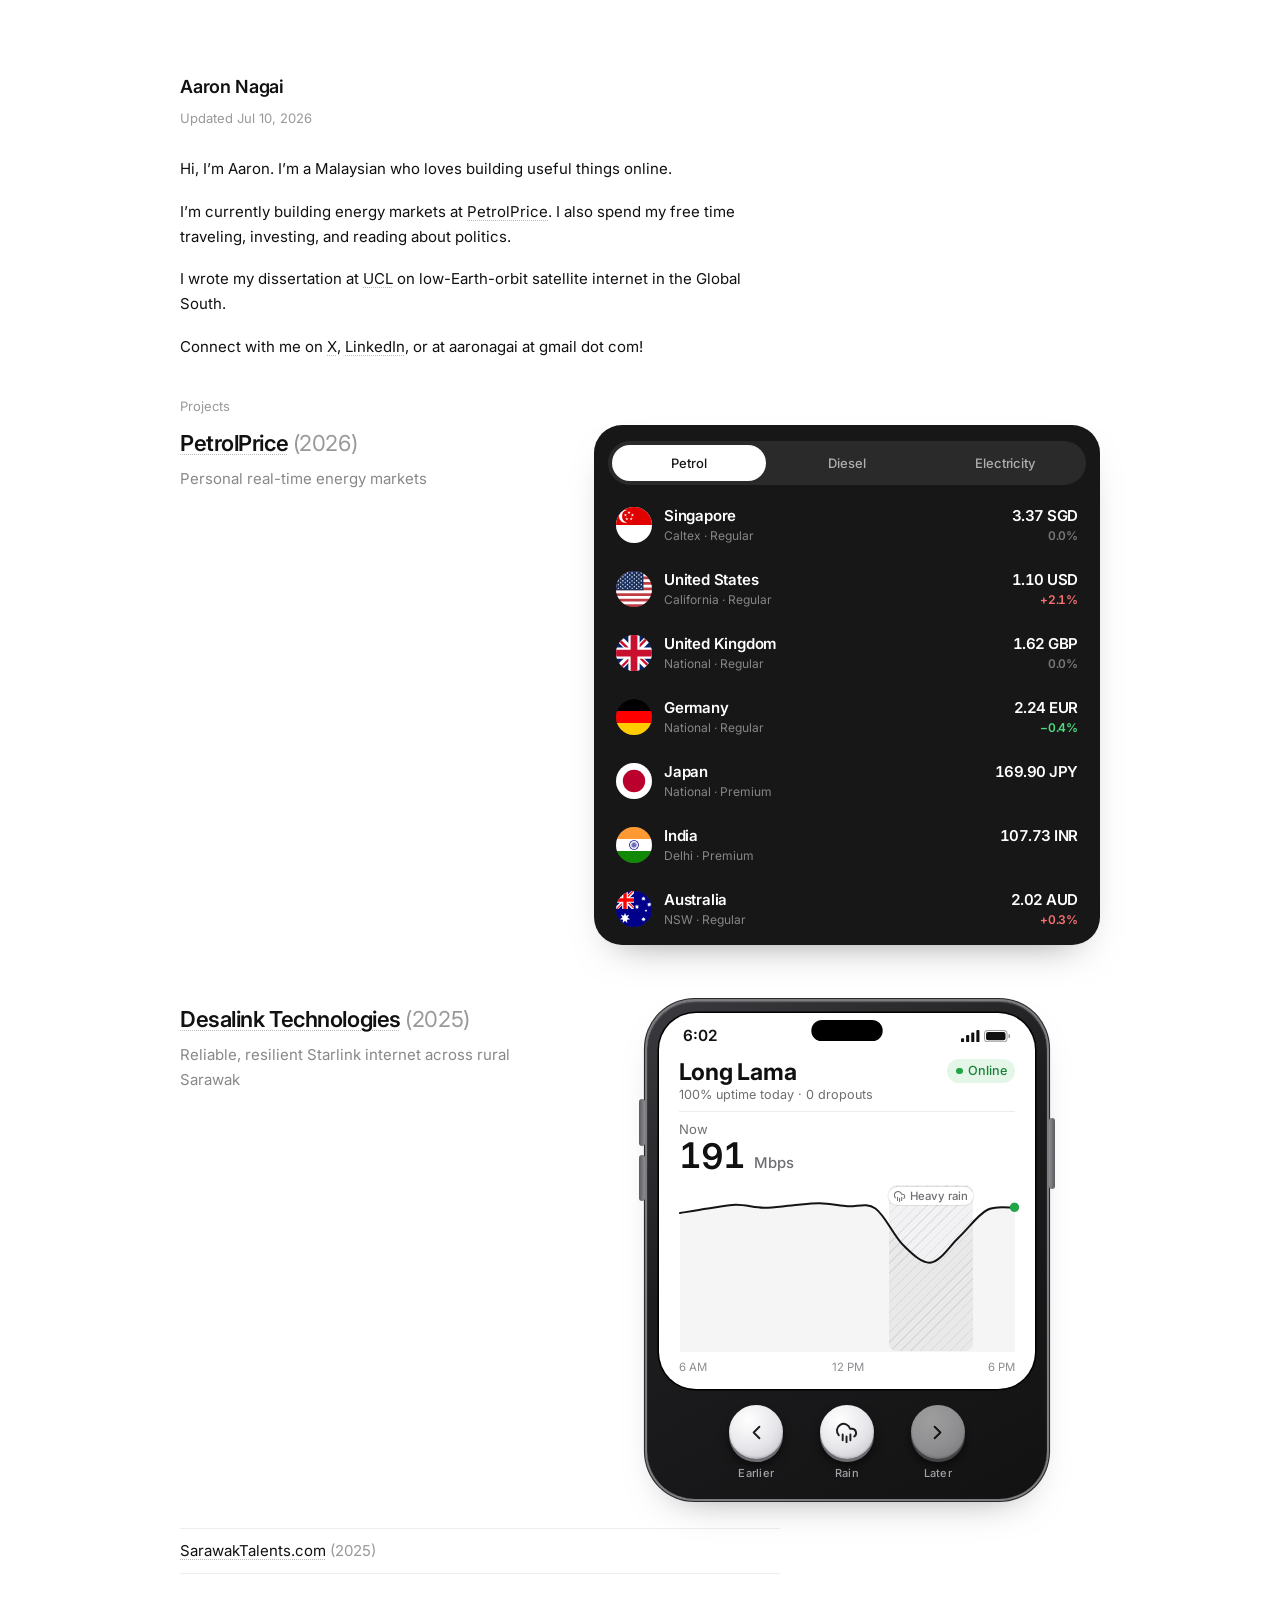
==== index.html @ 44d141dc "Rebuild Desalink demo as an interactive square pocket terminal. Co-Authored-By: Claude Opus 5.5 <nor" ====
<!DOCTYPE html>
<html lang="en">

<head>
    <title>Aaron Nagai</title>

    <meta charset="UTF-8">
    <meta name="description" content="Making beautiful things on the internet">
    <meta name="author" content="Aaron Nagai">
    <meta name="viewport" content="width=device-width, initial-scale=1">

    <meta property="og:type" content="website">
    <meta property="og:url" content="https://aaronagai.com/">
    <meta property="og:title" content="Aaron Nagai">
    <meta property="og:description" content="Making beautiful things on the internet">
    <meta property="og:image" content="https://aaronagai.com/og-image.jpg">
    <meta property="og:image:width" content="1024">
    <meta property="og:image:height" content="537">

    <meta name="twitter:card" content="summary_large_image">
    <meta name="twitter:title" content="Aaron Nagai">
    <meta name="twitter:description" content="Making beautiful things on the internet">
    <meta name="twitter:image" content="https://aaronagai.com/og-image.jpg">

    <link rel="preconnect" href="https://fonts.googleapis.com">
    <link rel="preconnect" href="https://fonts.gstatic.com" crossorigin>
    <link rel="stylesheet" href="https://fonts.googleapis.com/css2?family=Inter:wght@400;500;600&display=swap">
    <link rel="stylesheet" href="index.css?v=22">
    <link rel="stylesheet" href="petrolprice-widget.css?v=17">
</head>

<body>
    <main>
        <div class="intro">
            <h1>Aaron Nagai</h1>
            <p class="updated">Updated Jul 10, 2026</p>

            <p>Hi, I&rsquo;m Aaron. I&rsquo;m a Malaysian who loves building useful things online.</p>
            <p>I&rsquo;m currently building energy markets at <a href="https://petrolprice.xyz">PetrolPrice</a>. I also spend my free time traveling, investing, and reading about politics.</p>
            <p>I wrote my dissertation at <a href="https://www.ucl.ac.uk/">UCL</a> on low-Earth-orbit satellite internet in the Global South.</p>
            <p>Connect with me on <a href="https://x.com/aaronagai">X</a>, <a href="https://www.linkedin.com/in/aaronagai/">LinkedIn</a>, or at aaronagai at gmail dot com!</p>
        </div>

        <section class="product">
            <p class="product-kicker">Projects</p>
            <div class="product-split">
                <div class="product-copy">
                    <h2 class="product-title"><a href="https://petrolprice.xyz">PetrolPrice</a> <span class="product-year">(2026)</span></h2>
                    <p class="product-sub">Personal real-time energy markets</p>
                </div>
                <div class="product-visual">
                    <div class="pp-widget is-list" id="pp-widget">
                        <div class="pp-tabs" role="tablist" aria-label="Price lists">
                            <span class="pp-tabs-pill" aria-hidden="true"></span>
                            <button type="button" class="pp-tab" role="tab" aria-selected="true" data-tab="petrol">Petrol</button>
                            <button type="button" class="pp-tab" role="tab" aria-selected="false" data-tab="diesel">Diesel</button>
                            <button type="button" class="pp-tab" role="tab" aria-selected="false" data-tab="electricity">Electricity</button>
                        </div>
                        <div class="pp-list" id="pp-panel" role="tabpanel"></div>
                        <div class="pp-detail-stage" id="pp-detail-stage" hidden>
                            <div class="app-home-detail-sheet app-home-bottom-sheet" id="pp-home-detail-sheet" aria-hidden="true">
                                <button type="button" class="app-home-detail-sheet-backdrop app-home-bottom-sheet-backdrop" tabindex="-1" aria-hidden="true"></button>
                                <div class="app-home-detail-sheet-panel app-home-bottom-sheet-panel">
                                    <div class="app-home-detail-sheet-handle app-home-bottom-sheet-handle" aria-hidden="true">
                                        <span class="app-home-bottom-sheet-handle-bar"></span>
                                    </div>
                                    <div class="app-home-detail-actions"></div>
                                    <button type="button" class="app-home-detail-sheet-close app-home-bottom-sheet-close" aria-label="Back to market list">×</button>
                                    <h2 class="app-home-detail-sheet-sr-title" hidden>Market details</h2>
                                    <div class="app-home-detail-body sheet" aria-label="Market details">
                                        <div class="sheet-scroll app-home-detail-scroll">
                                            <div class="sheet-cards-stack">
                                                <div class="card">
                                                    <div class="app-home-detail-chart-head">
                                                        <div class="app-home-detail-chart-title-row">
                                                            <span class="app-home-flag fi fi-sg" aria-hidden="true"></span>
                                                            <div class="app-home-detail-chart-title-stack">
                                                                <div class="app-home-detail-chart-title">Singapore</div>
                                                                <div class="app-home-detail-chart-sub">Caltex · Regular</div>
                                                            </div>
                                                        </div>
                                                        <div class="app-home-detail-chart-metric">
                                                            <div class="app-home-detail-chart-price">3.37 SGD</div>
                                                            <div class="app-home-detail-chart-delta is-flat" id="pp-home-detail-delta">→ 0.00 (+0.00%)</div>
                                                        </div>
                                                    </div>
                                                    <div class="chart-wrap">
                                                        <canvas id="pp-home-detail-chart" aria-hidden="true"></canvas>
                                                        <div class="app-home-detail-chart-xfollow" aria-hidden="true"></div>
                                                        <button type="button" class="app-home-detail-forecast-toggle" id="pp-home-detail-forecast-toggle" aria-label="Find forecasted prices">
                                                            <span class="app-home-detail-forecast-toggle-icon" aria-hidden="true">
                                                                <svg width="20" height="20" viewBox="0 0 24 24" fill="none" xmlns="http://www.w3.org/2000/svg" stroke="currentColor" stroke-width="2" stroke-linecap="round" stroke-linejoin="round">
                                                                    <circle cx="12" cy="12" r="10"></circle>
                                                                    <line x1="12" y1="8" x2="12" y2="16"></line>
                                                                    <line x1="8" y1="12" x2="16" y2="12"></line>
                                                                </svg>
                                                            </span>
                                                            <span class="app-home-detail-forecast-toggle-label">Find forecasted prices</span>
                                                        </button>
                                                    </div>
                                                    <div class="app-home-detail-chart-footer">
                                                        <div class="app-home-detail-chart-tabs" role="tablist" aria-label="Chart timeframe" id="pp-home-detail-chart-tabs">
                                                            <span class="app-home-detail-chart-tabs-pill" aria-hidden="true"></span>
                                                            <button type="button" class="app-home-detail-chart-tab" data-range="1w" role="tab" aria-selected="false">1W</button>
                                                            <button type="button" class="app-home-detail-chart-tab" data-range="1m" role="tab" aria-selected="false">1M</button>
                                                            <button type="button" class="app-home-detail-chart-tab is-active" data-range="1y" role="tab" aria-selected="true">1Y</button>
                                                            <button type="button" class="app-home-detail-chart-tab" data-range="5y" role="tab" aria-selected="false">5Y</button>
                                                        </div>
                                                        <p class="app-home-detail-forecast-note" id="pp-home-detail-forecast-note" hidden>Dashed line: forecasted next prices — estimates from existing price data only, without considering external factors.</p>
                                                    </div>
                                                </div>
                                            </div>
                                        </div>
                                    </div>
                                </div>
                            </div>
                        </div>
                    </div>
                </div>
            </div>
        </section>
        <section class="product product--desalink">
            <div class="product-split">
                <div class="product-copy">
                    <h2 class="product-title"><a href="https://desalink.xyz">Desalink Technologies</a> <span class="product-year">(2025)</span></h2>
                    <p class="product-sub">Reliable, resilient Starlink internet across rural Sarawak</p>
                </div>
                <div class="product-visual">
                    <div class="demo-host" id="stormDemo" role="group"
                         aria-label="Desalink Terminal for Long Lama: one day of internet speed. Speed dips from about 190 to 118 Mbps in heavy rain between 2 and 4 PM, and the site stays online with 100% uptime and 0 dropouts."></div>
                </div>
            </div>
        </section>
        <ul class="list">
            <li>
                <span class="list-title"><a href="https://sarawaktalents.com">SarawakTalents.com</a> <span class="list-year">(2025)</span></span>
            </li>
        </ul>
    </main>
    <script src="ppx-digit-spans.js?v=17"></script>
    <script src="petrolprice-widget.js?v=17"></script>
    <!-- Desalink pocket terminal: loaded once near the viewport, styles first so it never flashes unstyled -->
    <script>
        (function () {
            var host = document.getElementById('stormDemo');
            if (!host) return;
            var load = function () {
                var css = document.createElement('link');
                css.rel = 'stylesheet'; css.href = 'desalink-demo.css?v=4';
                css.onload = css.onerror = function () {
                    var js = document.createElement('script');
                    js.src = 'desalink-demo.js?v=4';
                    document.body.appendChild(js);
                };
                document.head.appendChild(css);
            };
            if (!('IntersectionObserver' in window)) return load();
            var io = new IntersectionObserver(function (entries) {
                if (entries.some(function (e) { return e.isIntersecting; })) { io.disconnect(); load(); }
            }, { rootMargin: '600px 0px' });
            io.observe(host);
        })();
    </script>
</body>

</html>
---- index.css ----
*,
*::before,
*::after {
    box-sizing: border-box;
}

body {
    margin: 0;
    padding: 72px 32px 96px;
    font-family: -apple-system, BlinkMacSystemFont, "Inter", "Helvetica Neue", Helvetica, Arial, sans-serif;
    font-size: 15px;
    line-height: 1.65;
    color: #111;
    background: #fff;
    -webkit-font-smoothing: antialiased;
}

main {
    max-width: 920px;
    margin: 0 auto;
}

.intro,
.list {
    max-width: 600px;
}

h1 {
    margin: 0 0 6px;
    font-size: 18px;
    font-weight: 600;
    letter-spacing: -0.01em;
}

.updated {
    margin: 0 0 28px;
    font-size: 13px;
    color: #999;
}

p {
    margin: 0 0 18px;
}

h2 {
    margin: 36px 0 10px;
    font-size: 13px;
    font-weight: 400;
    color: #999;
}

.product {
    margin-top: 36px;
}

.product-kicker {
    margin: 0 0 8px;
    font-size: 13px;
    font-weight: 400;
    color: #999;
}

.product-title {
    margin: 0 0 6px;
    font-size: 22px;
    font-weight: 600;
    letter-spacing: -0.02em;
    color: #111;
}

.product-year,
.list-year {
    font-weight: 400;
    color: #999;
}

.product-sub {
    margin: 0;
    font-size: 15px;
    font-weight: 400;
    color: #888;
}

.product-split {
    display: grid;
    grid-template-columns: minmax(180px, 0.85fr) minmax(0, 1.15fr);
    gap: 28px 40px;
    align-items: start;
}

.product-visual {
    min-width: 0;
    background: transparent;
    padding: 0;
}

.product-visual .pp-widget {
    margin: 0;
    width: 100%;
    box-shadow: 0 18px 40px -24px rgba(0, 0, 0, 0.5);
}

.product-copy {
    min-width: 0;
}

.product--desalink {
    margin-top: 56px;
}

/* Desalink pocket terminal (desalink-demo.js): the box reserves the device's
   shape before the script loads, and everything inside scales from its width */
.demo-host {
    container-type: inline-size;
    width: 100%;
    max-width: 400px;
    aspect-ratio: 26 / 32.4;
    margin: 0 auto;
    background: #1d1d1f;
    border-radius: 12cqw;
}

.demo-host.is-ready {
    background: none;
}

.product + .list {
    margin-top: 28px;
}

a {
    color: inherit;
    text-decoration: underline;
    text-decoration-style: dotted;
    text-decoration-color: #bbb;
    text-decoration-thickness: 1px;
    text-underline-offset: 3px;
}

a:hover {
    text-decoration-style: solid;
    text-decoration-color: #111;
}

.list {
    list-style: none;
    margin: 0;
    padding: 0;
}

.list li {
    display: flex;
    align-items: baseline;
    padding: 10px 0;
    border-bottom: 1px solid #eee;
}

.list li:first-child {
    border-top: 1px solid #eee;
}

.list-title {
    flex: 1;
}

@media (max-width: 820px) {
    .product-split {
        grid-template-columns: 1fr;
        gap: 24px;
    }
}

@media (max-width: 640px) {
    body {
        padding: 48px 24px 72px;
    }
}
---- petrolprice-widget.css ----
.pp-widget {
  --tabs-dur: 250ms;
  --tabs-ease: cubic-bezier(0.22, 1, 0.36, 1);
  --tabs-text-muted: rgba(255, 255, 255, 0.62);
  --tabs-text-active: #171717;
  --tabs-bar-bg: #2a2a2a;
  --tabs-pill-bg: #ffffff;
  --how-morph-ease: cubic-bezier(0.22, 1, 0.36, 1);
  --how-morph-flip: 320ms;
  --how-morph-stagger: 180ms;
  --digit-dur: 340ms;
  --digit-stagger: 70ms;
  --digit-ease: cubic-bezier(0.34, 1.45, 0.64, 1);
  --font: Inter, -apple-system, BlinkMacSystemFont, "Segoe UI", Helvetica, Arial, sans-serif;
  --font-display: Inter, -apple-system, BlinkMacSystemFont, "Segoe UI", Helvetica, Arial, sans-serif;
  --bg: #0c0c0c;
  --text: #ececec;
  --muted: rgba(255, 255, 255, 0.55);
  --line: rgba(255, 255, 255, 0.12);
  --surface: #1a1a1a;
  --pct-up: #f87171;
  --pct-down: #4ade80;
  --grab: rgba(255, 255, 255, 0.28);
  --sheet-frost-stroke: rgba(255, 255, 255, 0.18);
  --menu-hover: rgba(255, 255, 255, 0.06);
  --chart-tick-muted: rgba(255, 255, 255, 0.45);
  --orange: #ff6a00;
  width: 100%;
  max-width: 100%;
  min-width: 0;
  margin: 0 0 16px;
  background: #171717;
  color: #fff;
  border-radius: 28px;
  padding: 16px 14px 4px;
  display: flex;
  flex-direction: column;
  box-shadow: 0 24px 48px -28px rgba(0, 0, 0, 0.55);
  overflow: hidden;
  box-sizing: border-box;
  position: relative;
  font-family: var(--font);
  font-size: 16px;
  line-height: 1.2;
  -webkit-font-smoothing: antialiased;
}

.pp-widget.is-detail {
  padding: 8px 6px 10px;
}

.pp-widget.is-detail:not(.is-morphing) .pp-tabs,
.pp-widget.is-detail:not(.is-morphing) .pp-list {
  display: none;
}

.pp-widget.is-detail.is-morphing .pp-tabs,
.pp-widget.is-detail.is-morphing .pp-list {
  position: absolute;
  left: 0;
  right: 0;
  top: 0;
  padding: 16px 14px 4px;
  box-sizing: border-box;
  opacity: 0;
  visibility: hidden;
  pointer-events: none;
  z-index: 2;
  transition: opacity 200ms var(--how-morph-ease), visibility 200ms;
}

.pp-widget.is-list.is-morphing .pp-detail-stage {
  position: absolute;
  left: 0;
  right: 0;
  top: 0;
  padding: 8px 6px 10px;
  box-sizing: border-box;
  opacity: 0;
  visibility: hidden;
  pointer-events: none;
  z-index: 2;
  transition: opacity 160ms var(--how-morph-ease), visibility 160ms;
}

.pp-widget.is-list.is-morphing .pp-tabs,
.pp-widget.is-list.is-morphing .pp-list {
  opacity: 0;
  transition: opacity 180ms var(--how-morph-ease);
}

.pp-widget.is-list.is-morphing.is-list-in .pp-tabs,
.pp-widget.is-list.is-morphing.is-list-in .pp-list {
  opacity: 1;
}

.pp-detail-stage[hidden] {
  display: none !important;
}

.pp-widget.is-detail .pp-detail-stage,
.pp-widget.is-detail .app-home-detail-sheet,
.pp-widget.is-detail .app-home-detail-sheet-panel,
.pp-widget.is-detail .app-home-detail-body,
.pp-widget.is-detail .app-home-detail-scroll,
.pp-widget.is-detail .sheet-cards-stack,
.pp-widget.is-detail .card {
  display: flex;
  flex-direction: column;
  flex: 1 1 auto;
  min-height: 0;
  height: 100%;
}

.pp-flip-layer {
  position: absolute;
  inset: 0;
  z-index: 6;
  pointer-events: none;
  overflow: hidden;
}

.pp-flip-layer .pp-flip-item {
  position: absolute;
  margin: 0;
  transform-origin: top left;
  will-change: transform;
  backface-visibility: hidden;
}

.pp-flip-layer .pp-flip-flag {
  border-radius: 50%;
  overflow: hidden;
  box-shadow: inset 0 0 0 1px rgba(255, 255, 255, 0.08);
  background: #2a2a2a;
}

.pp-flip-layer .pp-flip-flag .fi {
  display: block;
  width: 100%;
  height: 100%;
  background-size: cover;
  background-position: center;
}

.pp-flip-layer .pp-flip-name {
  font-size: 15px;
  font-weight: 600;
  letter-spacing: -0.2px;
  line-height: 1.2;
  color: #fff;
  white-space: nowrap;
}

.pp-flip-layer .pp-flip-price {
  font-size: 15px;
  font-weight: 600;
  letter-spacing: -0.03em;
  line-height: 1.2;
  font-variant-numeric: tabular-nums;
  color: #fff;
  white-space: nowrap;
  text-align: right;
}

.pp-widget .pp-morph-hide {
  opacity: 0 !important;
}

.pp-widget .pp-stagger {
  opacity: 0;
  transform: translateY(8px);
  transition:
    opacity var(--how-morph-stagger) var(--how-morph-ease),
    transform var(--how-morph-stagger) var(--how-morph-ease);
  pointer-events: none;
}

.pp-widget .pp-stagger.is-in {
  opacity: 1;
  transform: none;
}

.pp-widget .app-home-detail-forecast-toggle.pp-stagger {
  transform: translateY(calc(-50% + 8px));
}

.pp-widget .app-home-detail-forecast-toggle.pp-stagger.is-in {
  transform: translateY(-50%);
}

.pp-widget .pp-stagger.is-in.pp-stagger--interactive {
  pointer-events: auto;
}

.pp-widget.is-morphing-close .pp-stagger {
  transition-duration: 110ms;
}

.pp-widget .app-home-detail-sheet-close.is-press {
  transform: scale(0.88);
  transition: transform 100ms ease;
}

@keyframes t-digit-pop-in {
  0% {
    transform: translate(var(--digit-pop-x, 0), var(--digit-pop-y, 8px));
    opacity: 0;
    filter: blur(var(--digit-pop-blur, 2px));
  }
  100% { transform: translate(0, 0); opacity: 1; filter: blur(0); }
}

.t-digit-group { display: inline-flex; align-items: baseline; }
.t-digit {
  display: inline-block;
  white-space: pre;
  will-change: transform, opacity, filter;
}
.t-digit-static {
  display: inline-block;
  white-space: pre;
}
.t-digit-group.is-animating .t-digit {
  animation: t-digit-pop-in var(--digit-dur) var(--digit-ease) both;
}
.t-digit-group.is-animating .t-digit[data-stagger="1"] { animation-delay: var(--digit-stagger); }
.t-digit-group.is-animating .t-digit[data-stagger="2"] { animation-delay: calc(var(--digit-stagger) * 2); }
.t-digit-roll {
  position: relative;
  display: inline-block;
  overflow: hidden;
  overflow: clip;
}
.t-digit-roll-size { visibility: hidden; }
.t-digit-roll-old,
.t-digit-roll-new { position: absolute; inset: 0; }
.t-digit-group.is-animating .t-digit-roll-old {
  animation: t-digit-roll-out var(--digit-dur) var(--digit-ease) both;
}
.t-digit-group.is-animating .t-digit-roll-new {
  animation: t-digit-roll-in var(--digit-dur) var(--digit-ease) both;
}
@keyframes t-digit-roll-out {
  0% { transform: translateY(0); filter: blur(0); }
  45%, 55% { filter: blur(var(--digit-roll-blur, 3px)); }
  100% { transform: translateY(var(--digit-roll-exit-y, -100%)); filter: blur(0); }
}
@keyframes t-digit-roll-in {
  0% { transform: translateY(var(--digit-roll-enter-y, 100%)); filter: blur(0); }
  45%, 55% { filter: blur(var(--digit-roll-blur, 3px)); }
  100% { transform: translateY(0); filter: blur(0); }
}

.pp-tabs {
  position: relative;
  display: flex;
  width: 100%;
  gap: 4px;
  padding: 4px;
  margin-bottom: 8px;
  border-radius: 48px;
  background: var(--tabs-bar-bg);
  flex: 0 0 auto;
}

.pp-tab {
  position: relative;
  flex: 1 1 0;
  appearance: none;
  border: 0;
  background: transparent;
  height: 36px;
  padding: 4px 12px;
  font-family: inherit;
  font-size: 13px;
  font-weight: 500;
  letter-spacing: -0.1px;
  line-height: 1;
  color: var(--tabs-text-muted);
  cursor: pointer;
  border-radius: 48px;
  z-index: 1;
  transition: color var(--tabs-dur) var(--tabs-ease);
}

.pp-tab:not([aria-selected="true"]):hover,
.pp-tab[aria-selected="true"] {
  color: var(--tabs-text-active);
}

.pp-tab:focus-visible {
  outline: 2px solid #f97316;
  outline-offset: 2px;
}

.pp-tabs-pill {
  position: absolute;
  top: 4px;
  left: 0;
  height: 36px;
  width: 0;
  background: var(--tabs-pill-bg);
  border-radius: 48px;
  transform: translateX(0);
  transition:
    transform var(--tabs-dur) var(--tabs-ease),
    width var(--tabs-dur) var(--tabs-ease);
  will-change: transform, width;
  z-index: 0;
  pointer-events: none;
}

.pp-list {
  display: flex;
  flex-direction: column;
  width: 100%;
}

.pp-row {
  display: grid;
  grid-template-columns: 36px minmax(0, 1fr) auto;
  align-items: center;
  gap: 12px;
  width: 100%;
  padding: 12px 8px;
  min-height: 64px;
  box-sizing: border-box;
  border-radius: 14px;
  text-decoration: none;
  color: inherit;
  cursor: pointer;
}

.pp-row:hover {
  background: #2a2a2a;
}

.pp-row.is-active {
  background: rgba(255, 255, 255, 0.08);
  box-shadow: inset 0 0 0 1px rgba(255, 255, 255, 0.14);
}

.pp-flag {
  width: 36px;
  height: 36px;
  min-width: 36px;
  min-height: 36px;
  align-self: center;
  border-radius: 50%;
  overflow: hidden;
  background: #2a2a2a;
  box-shadow: inset 0 0 0 1px rgba(255, 255, 255, 0.08);
}

.pp-flag .fi {
  display: block;
  width: 100%;
  height: 100%;
  background-size: cover;
  background-position: center;
  background-repeat: no-repeat;
}

.pp-flag .fi-sg,
.app-home-flag.fi-sg { background-image: url("flags/sg.svg"); }
.pp-flag .fi-us,
.app-home-flag.fi-us { background-image: url("flags/us.svg"); }
.pp-flag .fi-gb,
.app-home-flag.fi-gb { background-image: url("flags/gb.svg"); }
.pp-flag .fi-de,
.app-home-flag.fi-de { background-image: url("flags/de.svg"); }
.pp-flag .fi-jp,
.app-home-flag.fi-jp { background-image: url("flags/jp.svg"); }
.pp-flag .fi-in,
.app-home-flag.fi-in { background-image: url("flags/in.svg"); }
.pp-flag .fi-au,
.app-home-flag.fi-au { background-image: url("flags/au.svg"); }

.pp-meta {
  min-width: 0;
  min-height: 36px;
}

.pp-meta strong {
  display: block;
  font-size: 15px;
  font-weight: 600;
  letter-spacing: -0.2px;
  line-height: 1.2;
  height: 18px;
  overflow: hidden;
  white-space: nowrap;
  text-overflow: ellipsis;
}

.pp-meta small {
  display: block;
  margin-top: 3px;
  font-size: 12px;
  font-weight: 400;
  line-height: 1.3;
  height: 16px;
  overflow: hidden;
  white-space: nowrap;
  text-overflow: ellipsis;
  color: rgba(255, 255, 255, 0.48);
}

.pp-quote {
  text-align: right;
  font-variant-numeric: tabular-nums;
  white-space: nowrap;
  min-height: 36px;
}

.pp-price {
  display: block;
  font-size: 15px;
  font-weight: 600;
  letter-spacing: -0.03em;
  line-height: 1.2;
  height: 18px;
  overflow: hidden;
  font-variant-numeric: tabular-nums;
}

.pp-pct {
  display: block;
  margin-top: 3px;
  font-size: 12px;
  font-weight: 600;
  letter-spacing: -0.02em;
  line-height: 1.3;
  height: 16px;
  overflow: hidden;
  font-variant-numeric: tabular-nums;
}

.pp-pct.is-empty {
  visibility: hidden;
}

.pp-pct.is-up {
  color: #f87171;
}

.pp-pct.is-down {
  color: #4ade80;
}

.pp-pct.is-flat {
  color: rgba(255, 255, 255, 0.42);
}

/* Country detail sheet */
.pp-detail-stage {
  color: var(--text);
  position: relative;
  overflow: visible;
  background: transparent;
  padding: 0;
}

.pp-detail-stage .app-home-detail-sheet {
  position: relative;
  inset: auto;
  z-index: 1;
  display: block;
  height: auto;
  font-family: var(--font);
}

.pp-detail-stage .app-home-detail-sheet-backdrop,
.pp-detail-stage .app-home-detail-sheet-handle,
.pp-detail-stage .app-home-detail-actions {
  display: none !important;
}

.pp-detail-stage .app-home-detail-sheet-panel {
  position: relative;
  width: 100%;
  height: auto;
  max-height: none;
  animation: none;
  transform: none;
  border-radius: 0;
  border: none;
  background: transparent;
  box-shadow: none;
  overflow: visible;
  padding-bottom: 0;
}

.pp-detail-stage .app-home-detail-sheet-close {
  position: absolute;
  top: 16px;
  right: 8px;
  z-index: 12;
  width: 36px;
  height: 36px;
  margin: 0;
  padding: 0;
  border: none;
  border-radius: 999px;
  background: color-mix(in srgb, var(--sheet-frost-stroke) 40%, rgba(255, 255, 255, 0.12));
  color: var(--text);
  font-size: 1.25rem;
  line-height: 1;
  cursor: pointer;
}

.pp-widget.is-detail .app-home-detail-sheet-close {
  pointer-events: auto;
}

.pp-detail-stage .app-home-detail-body {
  height: auto;
  max-height: none;
  overflow: visible;
}

.pp-detail-stage .app-home-detail-scroll {
  overflow: visible;
  margin: 0;
  padding: 0;
}

.pp-detail-stage .app-home-detail-chart-head,
.pp-detail-stage .app-home-detail-chart-footer {
  flex: 0 0 auto;
}

.pp-detail-stage .app-home-detail-chart-head {
  padding: 16px 48px 0 10px;
  --ppx-dsh-flag-size: 32px;
}

.pp-detail-stage .app-home-detail-chart-title-row {
  display: flex;
  align-items: center;
  gap: 10px;
  min-width: 0;
}

.pp-detail-stage .app-home-detail-chart-title-stack {
  display: flex;
  flex-direction: column;
  gap: 1px;
  min-width: 0;
}

.pp-detail-stage .app-home-detail-chart-title {
  font-size: 0.9375rem;
  font-weight: 600;
  letter-spacing: -0.02em;
  line-height: 1.2;
  color: var(--text);
  padding-inline-end: 0;
}

.pp-detail-stage .app-home-detail-chart-sub {
  font-size: 0.6875rem;
  font-weight: 450;
  letter-spacing: 0.05em;
  line-height: 1.3;
  text-transform: uppercase;
  color: var(--muted);
  opacity: 0.82;
}

.pp-detail-stage .app-home-flag {
  flex-shrink: 0;
  width: var(--ppx-dsh-flag-size);
  height: var(--ppx-dsh-flag-size);
  border-radius: 50%;
  overflow: hidden;
  display: block;
  background-size: cover;
  background-position: 50% 50%;
  background-repeat: no-repeat;
}

.pp-detail-stage .app-home-flag.fi::before {
  display: none;
}

.pp-detail-stage .app-home-detail-chart-metric {
  margin-top: 14px;
  margin-bottom: 10px;
  display: flex;
  flex-direction: column;
  gap: 4px;
}

.pp-detail-stage .app-home-detail-chart-price {
  display: block;
  font-family: var(--font-display);
  font-size: 2rem;
  font-weight: 600;
  letter-spacing: -0.03em;
  line-height: 1.02;
  font-variant-numeric: tabular-nums;
  color: var(--text);
  white-space: nowrap;
}

.pp-detail-stage .app-home-detail-chart-delta {
  font-size: 0.75rem;
  font-weight: 600;
  letter-spacing: -0.01em;
  font-variant-numeric: tabular-nums;
  color: var(--muted);
}

.pp-detail-stage .app-home-detail-chart-delta.is-up { color: var(--pct-up); }
.pp-detail-stage .app-home-detail-chart-delta.is-down { color: var(--pct-down); }

.pp-detail-stage .chart-wrap {
  flex: 1 1 auto;
  height: auto;
  min-height: 180px;
  padding: 4px 6px 2px;
  position: relative;
  touch-action: none;
}

.pp-detail-stage .chart-wrap canvas {
  width: 100% !important;
  height: 100% !important;
  display: block;
  pointer-events: auto;
  touch-action: none;
  cursor: crosshair;
}

.pp-detail-stage .chart-wrap.is-chart-scrubbing {
  touch-action: none;
}

.pp-detail-stage .app-home-detail-chart-xfollow {
  position: absolute;
  left: 50%;
  bottom: 2px;
  transform: translateX(-50%);
  min-height: 1.1em;
  font-size: 0.75rem;
  font-weight: 600;
  letter-spacing: -0.01em;
  color: #fff;
  pointer-events: none;
  white-space: nowrap;
  opacity: 0;
  transition: opacity 120ms ease;
  z-index: 3;
}

.pp-detail-stage .app-home-detail-chart-xfollow.is-on {
  opacity: 1;
}

.pp-detail-stage .app-home-detail-chart-footer {
  padding: 4px 8px 2px;
  display: flex;
  flex-direction: column;
  align-items: center;
}

.pp-detail-stage .app-home-detail-forecast-note {
  margin: 8px auto 0;
  max-width: 52ch;
  font-size: 0.72rem;
  line-height: 1.5;
  text-align: center;
  color: var(--chart-tick-muted);
}

.pp-detail-stage .app-home-detail-forecast-note[hidden] {
  display: none;
}

.pp-detail-stage .app-home-detail-forecast-toggle {
  position: absolute;
  top: 50%;
  right: 6px;
  left: auto;
  transform: translateY(-50%);
  display: flex;
  flex-direction: column;
  align-items: center;
  gap: 6px;
  width: 84px;
  padding: 4px;
  border: none;
  background: transparent;
  color: var(--chart-tick-muted);
  cursor: pointer;
  z-index: 2;
}

.pp-detail-stage .app-home-detail-forecast-toggle[hidden] {
  display: none;
}

.pp-detail-stage .app-home-detail-forecast-toggle-icon svg {
  display: block;
  width: 22px;
  height: 22px;
}

.pp-detail-stage .app-home-detail-forecast-toggle-label {
  font-size: 0.7rem;
  font-weight: 600;
  letter-spacing: -0.01em;
  line-height: 1.25;
  text-align: center;
}

.pp-detail-stage .app-home-detail-forecast-toggle:hover,
.pp-detail-stage .app-home-detail-forecast-toggle:focus-visible {
  color: var(--text);
}

.pp-detail-stage .app-home-detail-chart-tabs {
  position: relative;
  display: inline-flex;
  align-items: center;
  justify-content: center;
  gap: 10px;
}

.pp-detail-stage .app-home-detail-chart-tabs-pill {
  position: absolute;
  top: 0;
  left: 0;
  width: 0;
  height: 0;
  border-radius: 999px;
  background: color-mix(in srgb, var(--line) 55%, var(--surface));
  transform: translateX(0);
  transition:
    transform var(--tabs-dur) var(--tabs-ease),
    width var(--tabs-dur) var(--tabs-ease);
  pointer-events: none;
  z-index: 0;
}

.pp-detail-stage .app-home-detail-chart-tab {
  appearance: none;
  border: none;
  background: transparent;
  color: var(--muted);
  font-family: inherit;
  font-size: 0.78rem;
  font-weight: 600;
  letter-spacing: 0.02em;
  padding: 8px 10px;
  border-radius: 999px;
  cursor: pointer;
  position: relative;
  z-index: 1;
  transition: color var(--tabs-dur) var(--tabs-ease);
}

.pp-detail-stage .app-home-detail-chart-tab.is-active,
.pp-detail-stage .app-home-detail-chart-tab[aria-selected="true"] {
  color: var(--text);
  background: transparent;
}

@media (prefers-reduced-motion: reduce) {
  .pp-tabs-pill,
  .pp-tab,
  .pp-widget .pp-stagger,
  .pp-flip-layer .pp-flip-item,
  .pp-widget.is-detail.is-morphing .pp-tabs,
  .pp-widget.is-detail.is-morphing .pp-list,
  .pp-widget.is-list.is-morphing .pp-detail-stage,
  .pp-widget.is-list.is-morphing .pp-tabs,
  .pp-widget.is-list.is-morphing .pp-list,
  .pp-detail-stage .app-home-detail-chart-tabs-pill {
    transition: none !important;
  }
  .pp-widget .pp-stagger {
    opacity: 1;
    transform: none;
    pointer-events: auto;
  }
  .t-digit-group .t-digit,
  .t-digit-group .t-digit-roll-old,
  .t-digit-group .t-digit-roll-new {
    animation: none !important;
  }
  .t-digit-roll-new { transform: translateY(0) !important; }
  .t-digit-roll-old { display: none !important; }
}
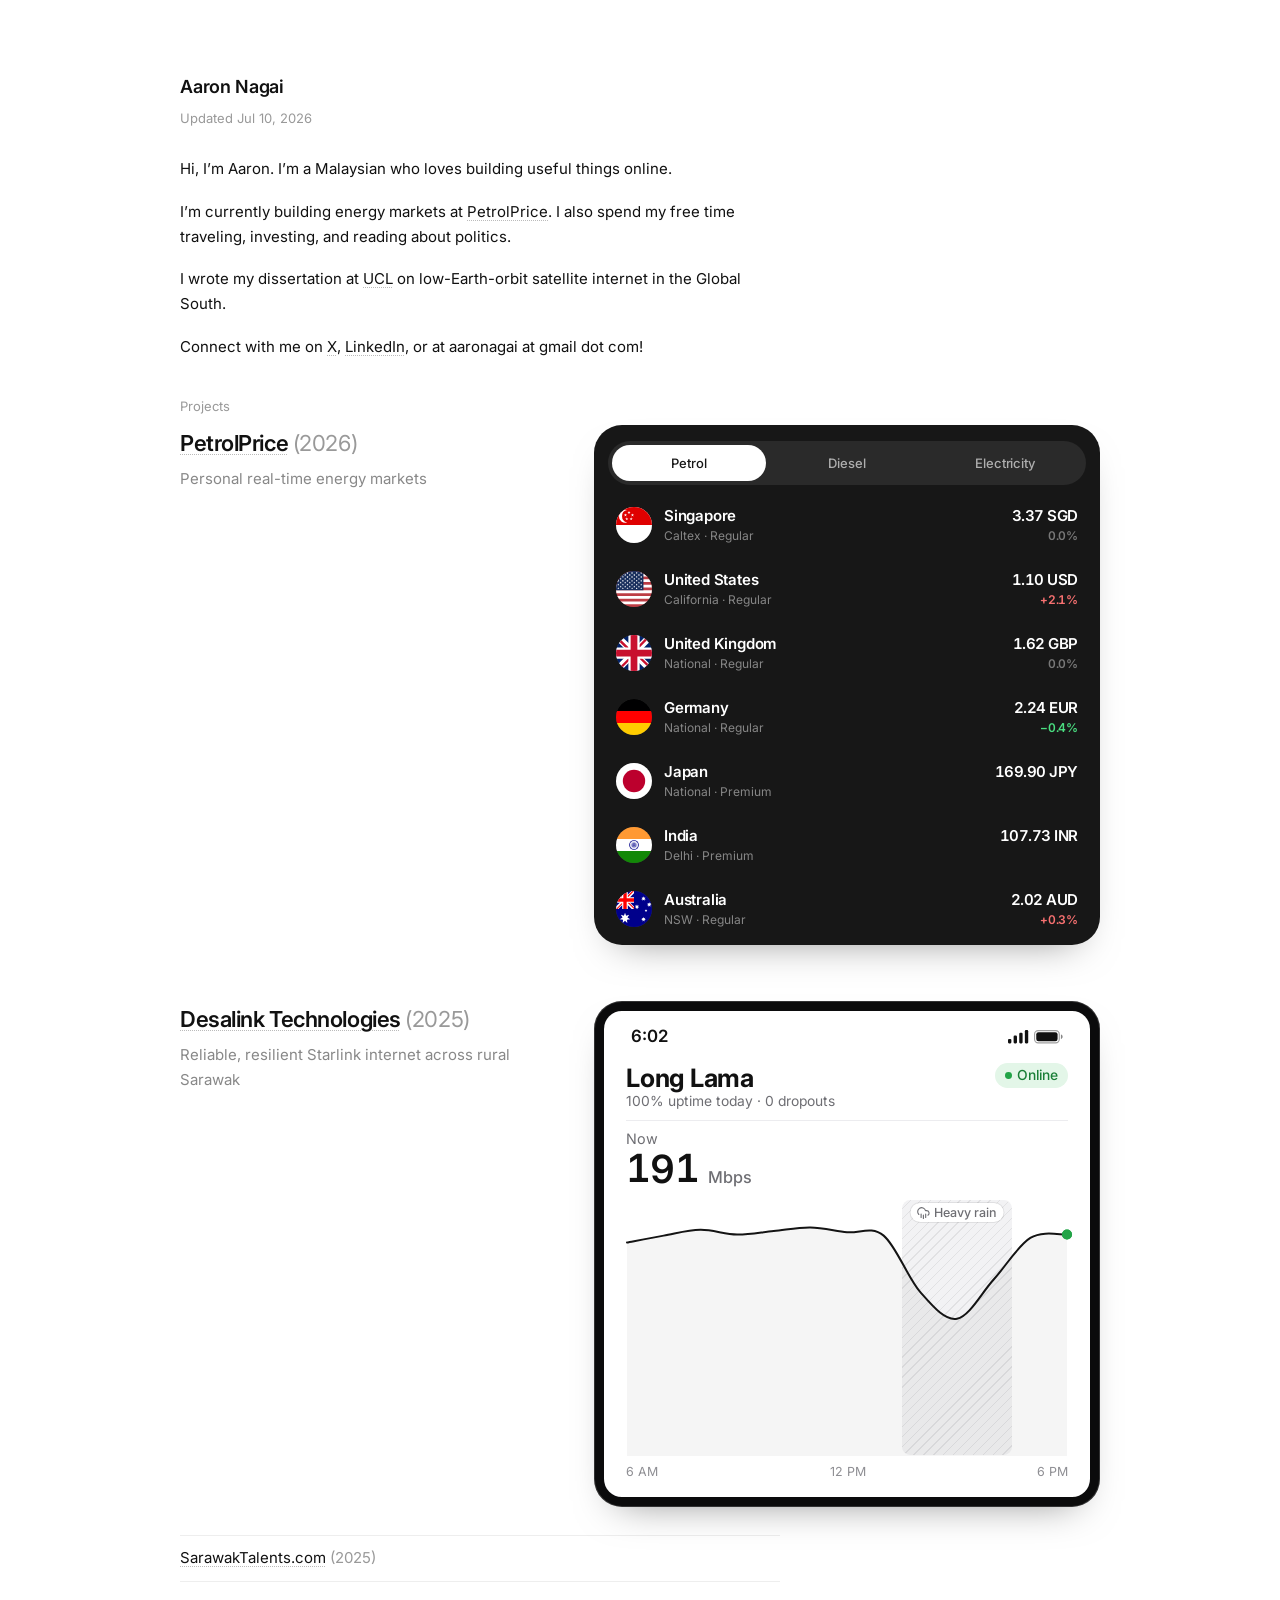
==== commit 6c2d13ce: "Reduce Desalink demo to a square bezel screen matching PetrolPrice. Co-Authored-By: Claude Opus 5.5 " ====
--- a/index.html
+++ b/index.html
@@ -25,7 +25,7 @@
     <link rel="preconnect" href="https://fonts.googleapis.com">
     <link rel="preconnect" href="https://fonts.gstatic.com" crossorigin>
     <link rel="stylesheet" href="https://fonts.googleapis.com/css2?family=Inter:wght@400;500;600&display=swap">
-    <link rel="stylesheet" href="index.css?v=22">
+    <link rel="stylesheet" href="index.css?v=23">
     <link rel="stylesheet" href="petrolprice-widget.css?v=17">
 </head>
 
@@ -139,17 +139,17 @@
     </main>
     <script src="ppx-digit-spans.js?v=17"></script>
     <script src="petrolprice-widget.js?v=17"></script>
-    <!-- Desalink pocket terminal: loaded once near the viewport, styles first so it never flashes unstyled -->
+    <!-- Desalink terminal: loaded once near the viewport, styles first so it never flashes unstyled -->
     <script>
         (function () {
             var host = document.getElementById('stormDemo');
             if (!host) return;
             var load = function () {
                 var css = document.createElement('link');
-                css.rel = 'stylesheet'; css.href = 'desalink-demo.css?v=4';
+                css.rel = 'stylesheet'; css.href = 'desalink-demo.css?v=5';
                 css.onload = css.onerror = function () {
                     var js = document.createElement('script');
-                    js.src = 'desalink-demo.js?v=4';
+                    js.src = 'desalink-demo.js?v=5';
                     document.body.appendChild(js);
                 };
                 document.head.appendChild(css);
--- a/index.css
+++ b/index.css
@@ -108,16 +108,14 @@
     margin-top: 56px;
 }
 
-/* Desalink pocket terminal (desalink-demo.js): the box reserves the device's
-   shape before the script loads, and everything inside scales from its width */
+/* Desalink terminal (desalink-demo.js): the box reserves the square before the
+   script loads. Same width, corners and shadow as the PetrolPrice widget */
 .demo-host {
     container-type: inline-size;
     width: 100%;
-    max-width: 400px;
-    aspect-ratio: 26 / 32.4;
-    margin: 0 auto;
-    background: #1d1d1f;
-    border-radius: 12cqw;
+    aspect-ratio: 1 / 1;
+    background: #0b0b0c;
+    border-radius: 28px;
 }
 
 .demo-host.is-ready {
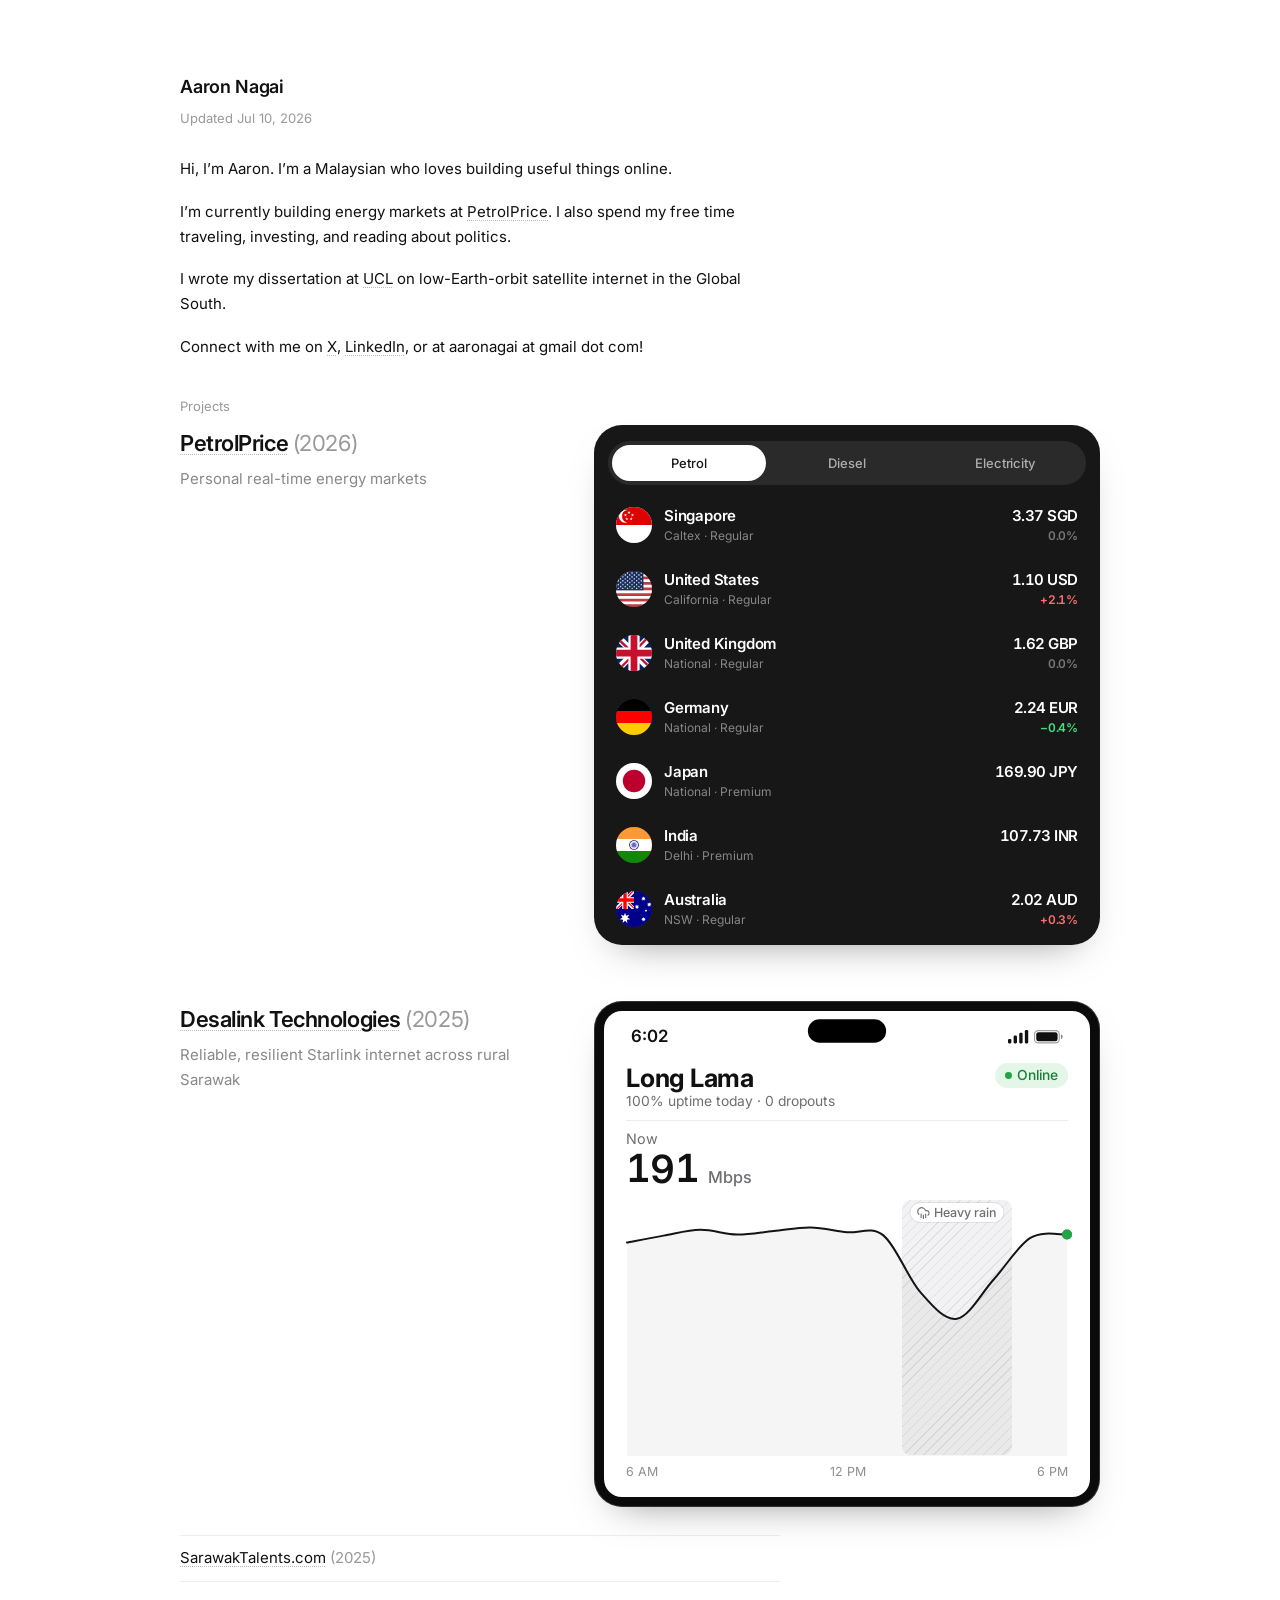
==== commit 61f6caff: "Bring back the Dynamic Island on the Desalink screen. Co-Authored-By: Claude Opus 5.5 <noreply@anthr" ====
--- a/index.html
+++ b/index.html
@@ -146,10 +146,10 @@
             if (!host) return;
             var load = function () {
                 var css = document.createElement('link');
-                css.rel = 'stylesheet'; css.href = 'desalink-demo.css?v=5';
+                css.rel = 'stylesheet'; css.href = 'desalink-demo.css?v=6';
                 css.onload = css.onerror = function () {
                     var js = document.createElement('script');
-                    js.src = 'desalink-demo.js?v=5';
+                    js.src = 'desalink-demo.js?v=6';
                     document.body.appendChild(js);
                 };
                 document.head.appendChild(css);
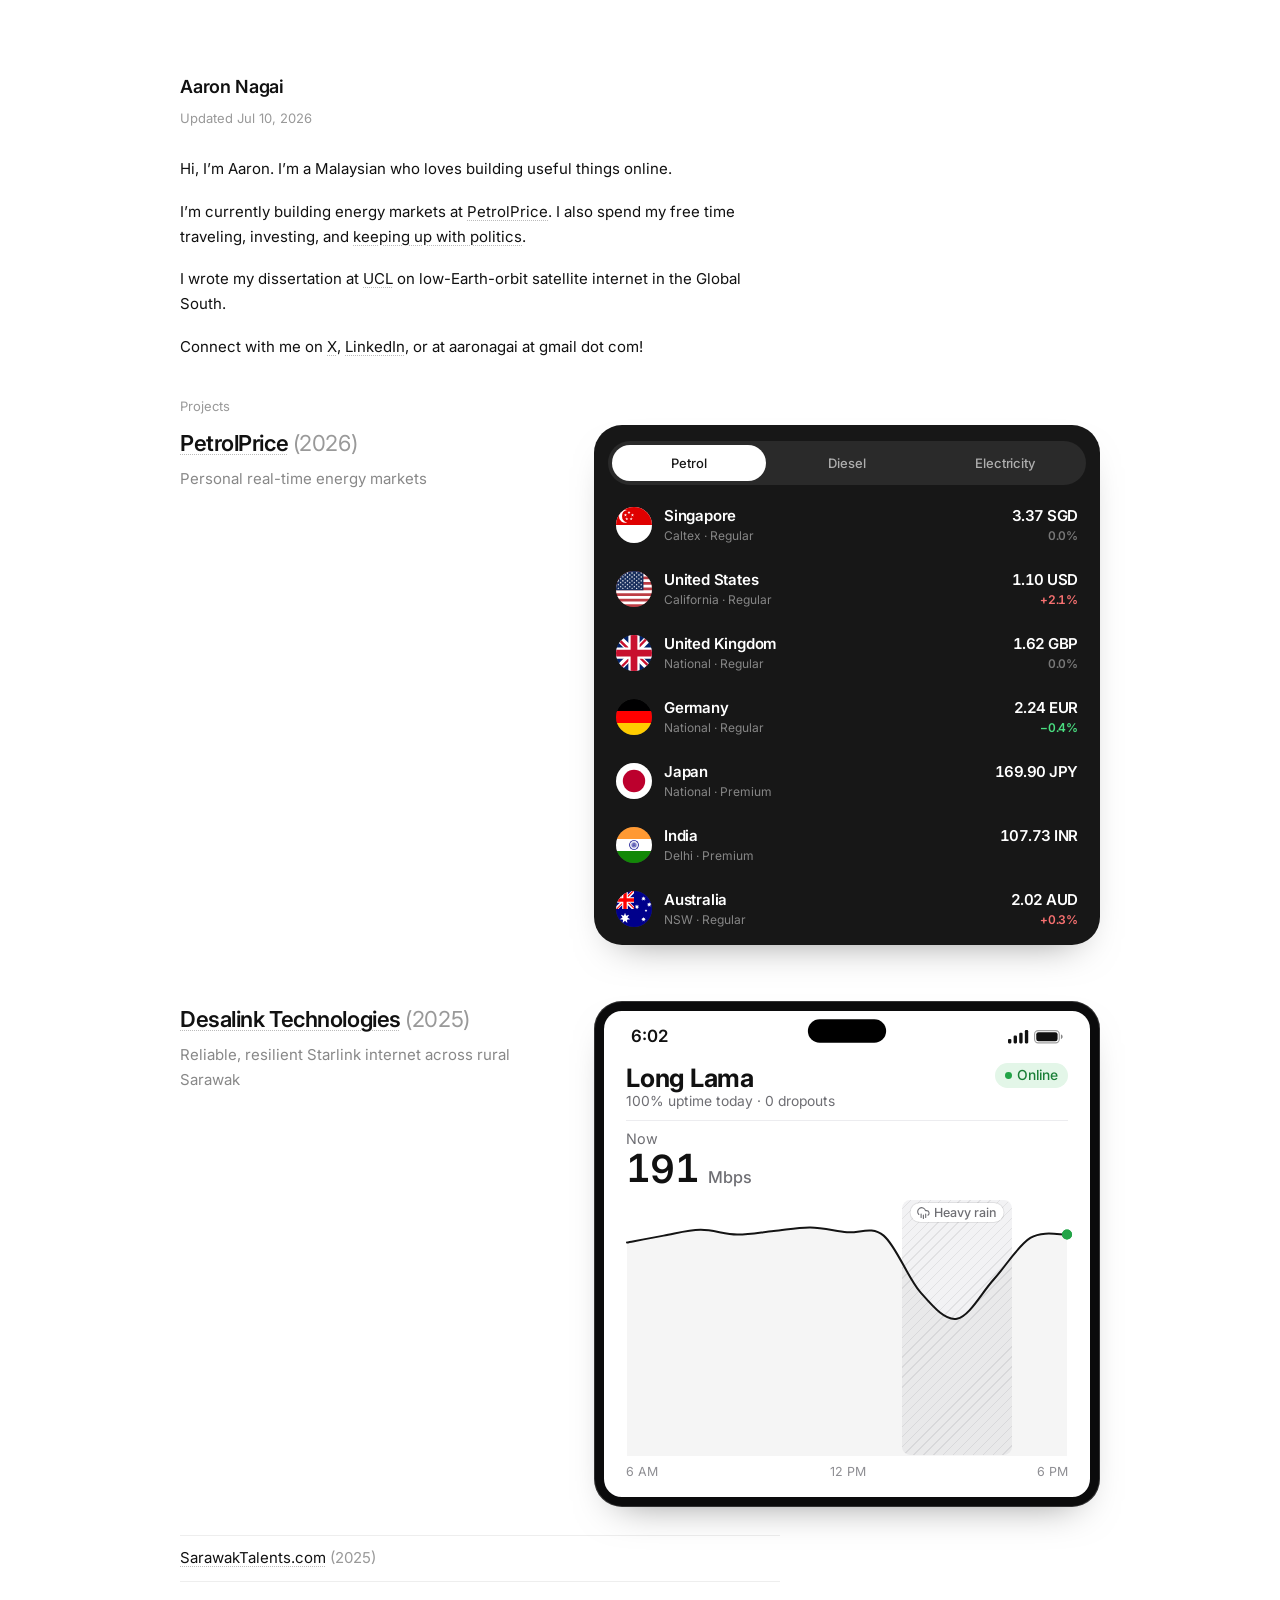
==== commit e764e562: "Add a writing section with the MIT book interview talking points. Co-Authored-By: Claude Opus 5.5 <n" ====
--- a/index.html
+++ b/index.html
@@ -25,18 +25,29 @@
     <link rel="preconnect" href="https://fonts.googleapis.com">
     <link rel="preconnect" href="https://fonts.gstatic.com" crossorigin>
     <link rel="stylesheet" href="https://fonts.googleapis.com/css2?family=Inter:wght@400;500;600&display=swap">
-    <link rel="stylesheet" href="index.css?v=23">
-    <link rel="stylesheet" href="petrolprice-widget.css?v=17">
+    <link rel="stylesheet" href="index.css?v=26">
+    <link rel="stylesheet" href="petrolprice-widget.css?v=18">
 </head>
 
 <body>
     <main>
-        <div class="intro">
+        <div class="intro" id="writing">
             <h1>Aaron Nagai</h1>
             <p class="updated">Updated Jul 10, 2026</p>
 
             <p>Hi, I&rsquo;m Aaron. I&rsquo;m a Malaysian who loves building useful things online.</p>
-            <p>I&rsquo;m currently building energy markets at <a href="https://petrolprice.xyz">PetrolPrice</a>. I also spend my free time traveling, investing, and reading about politics.</p>
+            <p>I&rsquo;m currently building energy markets at <a href="https://petrolprice.xyz">PetrolPrice</a>. I also spend my free time traveling, investing, and <button type="button" class="writing-toggle" id="writing-toggle" aria-expanded="false" aria-controls="writing-list">keeping up with politics</button>.</p>
+            <div class="writing-panel" id="writing-list" data-open="false" role="region" aria-label="Writing">
+                <div class="writing-panel-inner">
+                    <ul class="list list--writing">
+                        <li>
+                            <span class="list-group">2026</span>
+                            <span class="list-title"><a href="/writing/kl-mit-book-interview/">Kuala Lumpur: talking points for an MIT book interview</a></span>
+                            <time class="list-date" datetime="2026-11-05">5 Nov</time>
+                        </li>
+                    </ul>
+                </div>
+            </div>
             <p>I wrote my dissertation at <a href="https://www.ucl.ac.uk/">UCL</a> on low-Earth-orbit satellite internet in the Global South.</p>
             <p>Connect with me on <a href="https://x.com/aaronagai">X</a>, <a href="https://www.linkedin.com/in/aaronagai/">LinkedIn</a>, or at aaronagai at gmail dot com!</p>
         </div>
@@ -137,8 +148,29 @@
             </li>
         </ul>
     </main>
+    <!-- Writing list: opened from the intro, and already open when arriving at /#writing -->
+    <script>
+        (function () {
+            var toggle = document.getElementById('writing-toggle');
+            var panel = document.getElementById('writing-list');
+            var set = function (open) {
+                panel.setAttribute('data-open', open);
+                toggle.setAttribute('aria-expanded', open);
+            };
+            toggle.addEventListener('click', function () {
+                set(panel.getAttribute('data-open') !== 'true');
+            });
+            if (location.hash === '#writing') {
+                panel.classList.add('is-instant');
+                set(true);
+                requestAnimationFrame(function () {
+                    requestAnimationFrame(function () { panel.classList.remove('is-instant'); });
+                });
+            }
+        })();
+    </script>
     <script src="ppx-digit-spans.js?v=17"></script>
-    <script src="petrolprice-widget.js?v=17"></script>
+    <script src="petrolprice-widget.js?v=19"></script>
     <!-- Desalink terminal: loaded once near the viewport, styles first so it never flashes unstyled -->
     <script>
         (function () {
--- a/index.css
+++ b/index.css
@@ -23,6 +23,11 @@
 .intro,
 .list {
     max-width: 600px;
+}
+
+/* Keeps the name in view when arriving at /#writing */
+.intro {
+    scroll-margin-top: 72px;
 }
 
 h1 {
@@ -161,6 +166,75 @@
     flex: 1;
 }
 
+/* Reads as a link in the intro sentence, and opens the writing list below it */
+.writing-toggle {
+    padding: 0;
+    border: 0;
+    font: inherit;
+    color: inherit;
+    background: none;
+    cursor: pointer;
+    text-decoration: underline;
+    text-decoration-style: dotted;
+    text-decoration-color: #bbb;
+    text-decoration-thickness: 1px;
+    text-underline-offset: 3px;
+}
+
+.writing-toggle:hover,
+.writing-toggle[aria-expanded="true"] {
+    text-decoration-style: solid;
+    text-decoration-color: #111;
+}
+
+/* Closing runs a step faster than opening */
+.writing-panel {
+    display: grid;
+    grid-template-rows: 0fr;
+    transition: grid-template-rows 150ms cubic-bezier(0.22, 1, 0.36, 1);
+}
+
+.writing-panel[data-open="true"] {
+    grid-template-rows: 1fr;
+    transition-duration: 250ms;
+}
+
+.writing-panel-inner {
+    min-height: 0;
+    overflow: hidden;
+    visibility: hidden;
+    opacity: 0;
+    transition: opacity 150ms cubic-bezier(0.22, 1, 0.36, 1), visibility 0s linear 150ms;
+}
+
+.writing-panel[data-open="true"] .writing-panel-inner {
+    visibility: visible;
+    opacity: 1;
+    transition: opacity 250ms cubic-bezier(0.22, 1, 0.36, 1), visibility 0s;
+}
+
+.writing-panel.is-instant,
+.writing-panel.is-instant .writing-panel-inner {
+    transition: none;
+}
+
+.list--writing {
+    padding-bottom: 18px;
+}
+
+/* Year shows on the first row of each year; later rows leave it empty */
+.list-group {
+    flex: 0 0 56px;
+    color: #999;
+}
+
+.list-date {
+    margin-left: 16px;
+    font-size: 13px;
+    font-variant-numeric: tabular-nums;
+    color: #999;
+}
+
 @media (max-width: 820px) {
     .product-split {
         grid-template-columns: 1fr;
--- a/petrolprice-widget.css
+++ b/petrolprice-widget.css
@@ -605,12 +605,33 @@
   white-space: nowrap;
 }
 
+.pp-detail-stage .pp-reel-col {
+  display: inline-block;
+  height: 1.02em;
+  overflow: hidden;
+  vertical-align: top;
+}
+
+.pp-detail-stage .pp-reel {
+  display: block;
+  transition: transform var(--tabs-dur) var(--tabs-ease);
+}
+
+.pp-detail-stage .pp-reel span {
+  display: block;
+  height: 1.02em;
+}
+
 .pp-detail-stage .app-home-detail-chart-delta {
   font-size: 0.75rem;
   font-weight: 600;
   letter-spacing: -0.01em;
   font-variant-numeric: tabular-nums;
   color: var(--muted);
+}
+
+.pp-detail-stage .app-home-detail-chart-delta:not(.pp-stagger) {
+  transition: color 150ms var(--how-morph-ease);
 }
 
 .pp-detail-stage .app-home-detail-chart-delta.is-up { color: var(--pct-up); }
@@ -622,7 +643,7 @@
   min-height: 180px;
   padding: 4px 6px 2px;
   position: relative;
-  touch-action: none;
+  touch-action: pan-y;
 }
 
 .pp-detail-stage .chart-wrap canvas {
@@ -630,19 +651,14 @@
   height: 100% !important;
   display: block;
   pointer-events: auto;
-  touch-action: none;
+  touch-action: pan-y;
   cursor: crosshair;
-}
-
-.pp-detail-stage .chart-wrap.is-chart-scrubbing {
-  touch-action: none;
 }
 
 .pp-detail-stage .app-home-detail-chart-xfollow {
   position: absolute;
-  left: 50%;
+  left: 0;
   bottom: 2px;
-  transform: translateX(-50%);
   min-height: 1.1em;
   font-size: 0.75rem;
   font-weight: 600;
